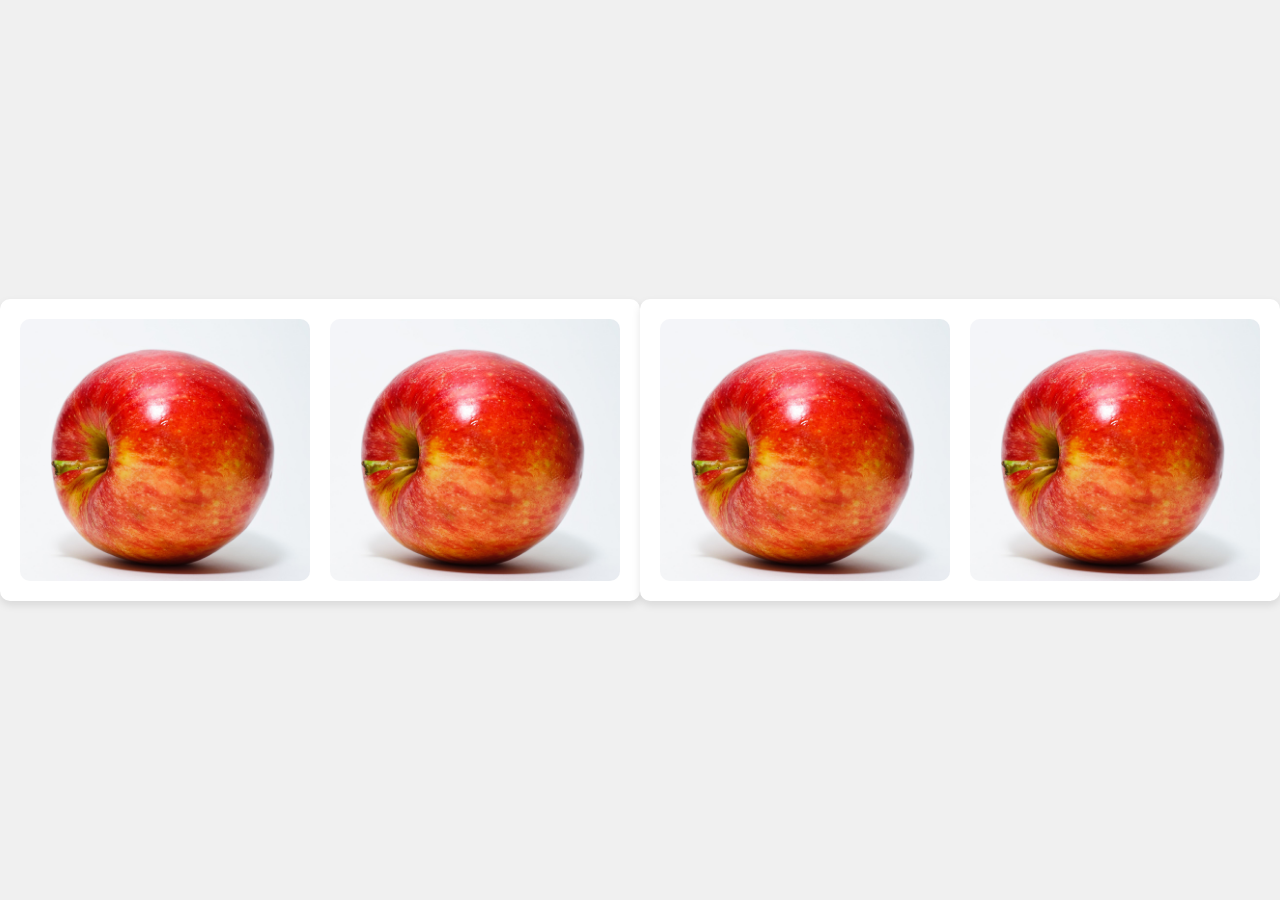
==== index.html @ 66e889bd "init" ====
<!DOCTYPE html>
<html lang="en">
<head>
    <meta charset="UTF-8">
    <meta name="viewport" content="width=device-width, initial-scale=1.0">
    <title>Image and Audio</title>
    <style>
        body {
            font-family: 'Arial', sans-serif;
            display: flex;
            justify-content: center;
            align-items: center;
            height: 100vh;
            margin: 0;
            background-color: #f0f0f0;
        }
        .container {
            display: grid;
            grid-template-columns: 1fr 1fr;
            gap: 20px;
            width: 80%;
            max-width: 800px;
            margin: 0 auto;
            padding: 20px;
            background-color: #fff;
            border-radius: 10px;
            box-shadow: 0 4px 8px rgba(0, 0, 0, 0.1);
        }
        .container img {
            width: 100%;
            height: auto;
            cursor: pointer;
            border-radius: 10px;
            transition: transform 0.3s ease, box-shadow 0.3s ease;
        }
        .container img:hover {
            transform: scale(1.05);
            box-shadow: 0 8px 16px rgba(0, 0, 0, 0.2);
        }
    </style>
</head>
<body>
    <div class="container">
        <img src="images/Red_Apple.jpg" alt="Red Apple" id="elmaLeftImage">
        <img src="images/Red_Apple.jpg" alt="Red Apple" id="elmaRightImage">
    </div>

    <div class="container">
        <img src="images/Red_Apple.jpg" alt="Red Apple" id="kirmiziLeftImage">
        <img src="images/Red_Apple.jpg" alt="Red Apple" id="kirmiziRightImage">
    </div>

    <audio id="elmaAudio" src="sounds/elma.mp3"></audio>
    <audio id="appleAudio" src="sounds/apple.mp3"></audio>
    <audio id="kirmiziAudio" src="sounds/kırmızı.mp3"></audio>
    <audio id="redAudio" src="sounds/red.mp3"></audio>

    <script>
        const elmaLeftImage = document.getElementById('elmaLeftImage');
        const elmaRightImage = document.getElementById('elmaRightImage');
        const elmaAudio = document.getElementById('elmaAudio');
        const appleAudio = document.getElementById('appleAudio');
        
        const kirmiziLeftImage = document.getElementById('kirmiziLeftImage');
        const kirmiziRightImage = document.getElementById('kirmiziRightImage');
        const kirmiziAudio = document.getElementById('kirmiziAudio');
        const redAudio = document.getElementById('redAudio');

        elmaLeftImage.addEventListener('click', () => {
            elmaAudio.play();
        });

        elmaRightImage.addEventListener('click', () => {
            appleAudio.play();
        });

        kirmiziLeftImage.addEventListener('click', () => {
            kirmiziAudio.play();
        });

        kirmiziRightImage.addEventListener('click', () => {
            redAudio.play();
        });
    </script>
</body>
</html>
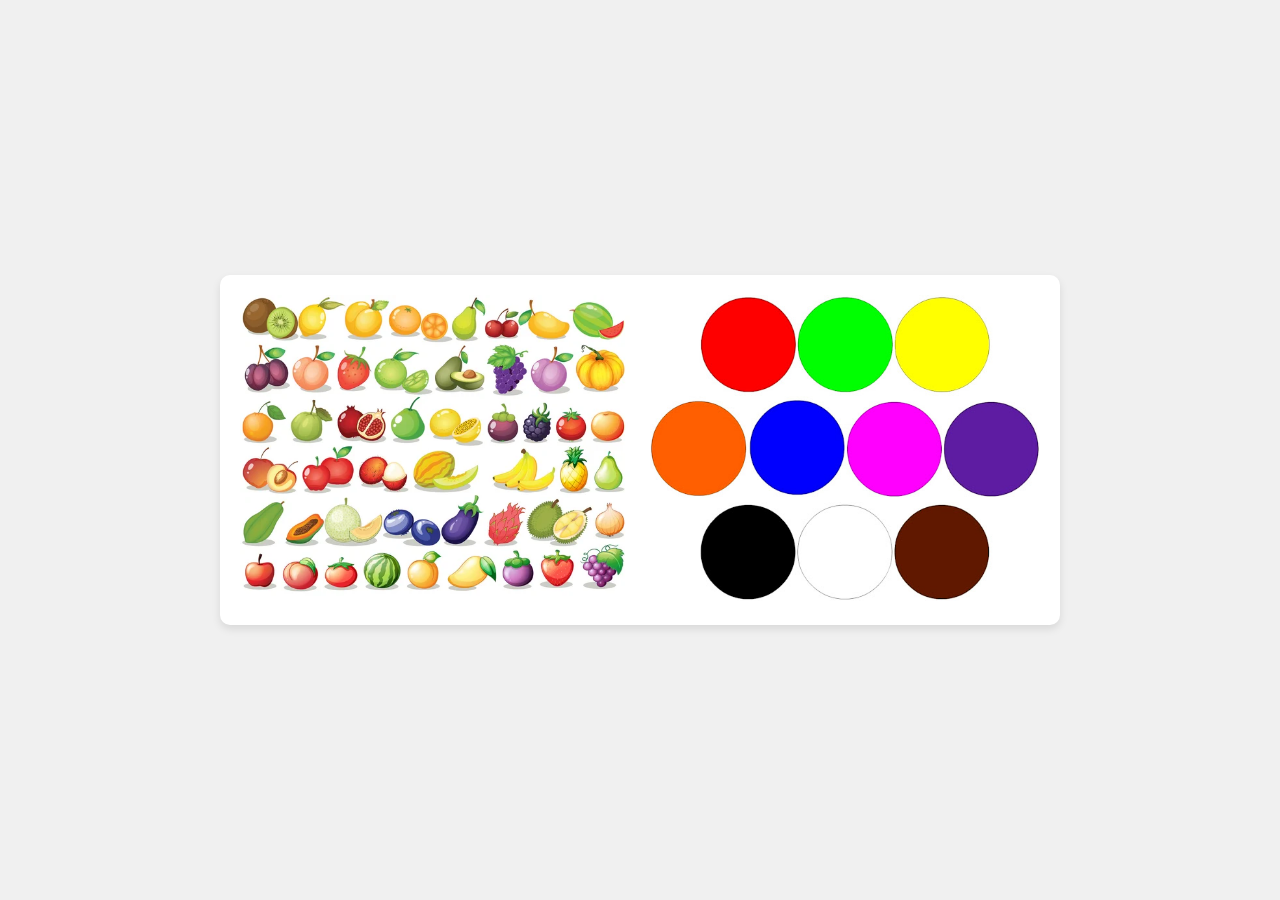
==== commit f6ec69a8: "update 3" ====
--- a/index.html
+++ b/index.html
@@ -4,83 +4,16 @@
     <meta charset="UTF-8">
     <meta name="viewport" content="width=device-width, initial-scale=1.0">
     <title>Image and Audio</title>
-    <style>
-        body {
-            font-family: 'Arial', sans-serif;
-            display: flex;
-            justify-content: center;
-            align-items: center;
-            height: 100vh;
-            margin: 0;
-            background-color: #f0f0f0;
-        }
-        .container {
-            display: grid;
-            grid-template-columns: 1fr 1fr;
-            gap: 20px;
-            width: 80%;
-            max-width: 800px;
-            margin: 0 auto;
-            padding: 20px;
-            background-color: #fff;
-            border-radius: 10px;
-            box-shadow: 0 4px 8px rgba(0, 0, 0, 0.1);
-        }
-        .container img {
-            width: 100%;
-            height: auto;
-            cursor: pointer;
-            border-radius: 10px;
-            transition: transform 0.3s ease, box-shadow 0.3s ease;
-        }
-        .container img:hover {
-            transform: scale(1.05);
-            box-shadow: 0 8px 16px rgba(0, 0, 0, 0.2);
-        }
-    </style>
+    <link href="custom.css" rel="stylesheet">
 </head>
 <body>
     <div class="container">
-        <img src="images/Red_Apple.jpg" alt="Red Apple" id="elmaLeftImage">
-        <img src="images/Red_Apple.jpg" alt="Red Apple" id="elmaRightImage">
+        <a href="meyveler.html">
+            <img src="images/meyveler.jpg" alt="Meyveler" id="meyveler">
+        </a>
+        <a href="renkler.html">
+            <img src="images/renkler.jpg" alt="Renkler" id="renkler">
+        </a>
     </div>
-
-    <div class="container">
-        <img src="images/Red_Apple.jpg" alt="Red Apple" id="kirmiziLeftImage">
-        <img src="images/Red_Apple.jpg" alt="Red Apple" id="kirmiziRightImage">
-    </div>
-
-    <audio id="elmaAudio" src="sounds/elma.mp3"></audio>
-    <audio id="appleAudio" src="sounds/apple.mp3"></audio>
-    <audio id="kirmiziAudio" src="sounds/kırmızı.mp3"></audio>
-    <audio id="redAudio" src="sounds/red.mp3"></audio>
-
-    <script>
-        const elmaLeftImage = document.getElementById('elmaLeftImage');
-        const elmaRightImage = document.getElementById('elmaRightImage');
-        const elmaAudio = document.getElementById('elmaAudio');
-        const appleAudio = document.getElementById('appleAudio');
-        
-        const kirmiziLeftImage = document.getElementById('kirmiziLeftImage');
-        const kirmiziRightImage = document.getElementById('kirmiziRightImage');
-        const kirmiziAudio = document.getElementById('kirmiziAudio');
-        const redAudio = document.getElementById('redAudio');
-
-        elmaLeftImage.addEventListener('click', () => {
-            elmaAudio.play();
-        });
-
-        elmaRightImage.addEventListener('click', () => {
-            appleAudio.play();
-        });
-
-        kirmiziLeftImage.addEventListener('click', () => {
-            kirmiziAudio.play();
-        });
-
-        kirmiziRightImage.addEventListener('click', () => {
-            redAudio.play();
-        });
-    </script>
 </body>
 </html>
--- a/custom.css
+++ b/custom.css
@@ -0,0 +1,64 @@
+body {
+    font-family: 'Arial', sans-serif;
+    display: flex;
+    justify-content: center;
+    align-items: center;
+    height: 100vh;
+    margin: 0;
+    background-color: #f0f0f0;
+}
+.container {
+    display: grid;
+    grid-template-columns: 1fr 1fr;
+    gap: 20px;
+    width: 80%;
+    max-width: 800px;
+    margin: 0 auto;
+    padding: 20px;
+    background-color: #fff;
+    border-radius: 10px;
+    box-shadow: 0 4px 8px rgba(0, 0, 0, 0.1);
+}
+.container img {
+    width: 100%;
+    height: auto;
+    cursor: pointer;
+    border-radius: 10px;
+    transition: transform 0.3s ease, box-shadow 0.3s ease;
+}
+.container img:hover {
+    transform: scale(1.05);
+    box-shadow: 0 8px 16px rgba(0, 0, 0, 0.2);
+}
+
+.cube {
+    width: 100px;
+    height: 100px;
+    cursor: pointer;
+    border-radius: 10px;
+    transition: transform 0.3s ease, box-shadow 0.3s ease;
+}
+.cube:hover {
+    transform: scale(1.05);
+    box-shadow: 0 8px 16px rgba(0, 0, 0, 0.2);
+}
+
+.bg-red {
+    background-color: red;
+}
+
+.bg-blue {
+    background-color: blue;
+}
+
+.bg-purple {
+    background-color: purple;
+}
+
+.bg-yellow {
+    background-color: yellow;
+}
+
+.bg-green {
+    background-color: green;
+}
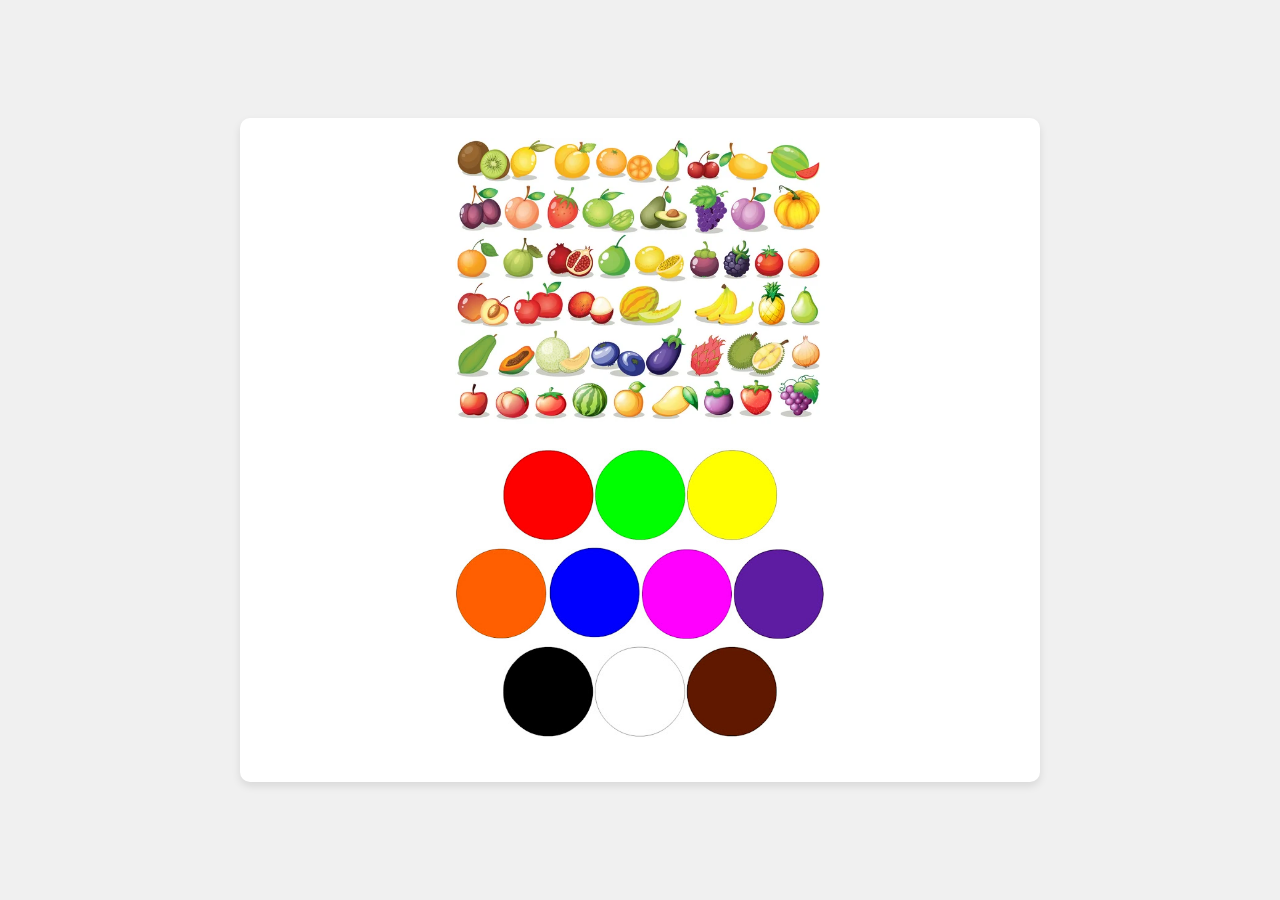
==== commit 79dad080: "update 4" ====
--- a/index.html
+++ b/index.html
@@ -4,16 +4,23 @@
     <meta charset="UTF-8">
     <meta name="viewport" content="width=device-width, initial-scale=1.0">
     <title>Image and Audio</title>
+    <link href="https://stackpath.bootstrapcdn.com/bootstrap/4.5.2/css/bootstrap.min.css" rel="stylesheet">
     <link href="custom.css" rel="stylesheet">
 </head>
 <body>
-    <div class="container">
-        <a href="meyveler.html">
-            <img src="images/meyveler.jpg" alt="Meyveler" id="meyveler">
-        </a>
-        <a href="renkler.html">
-            <img src="images/renkler.jpg" alt="Renkler" id="renkler">
-        </a>
+    <div class="container my-5">
+        <div class="row">
+            <div class="col-12 mb-4 limited-size">
+                <a href="meyveler.html">
+                    <img src="images/meyveler.jpg" alt="Meyveler" id="meyveler" class="img-fluid">
+                </a>
+            </div>
+            <div class="col-12 mb-4 limited-size">
+                <a href="renkler.html">
+                    <img src="images/renkler.jpg" alt="Renkler" id="renkler" class="img-fluid">
+                </a>
+            </div>
+        </div>
     </div>
 </body>
 </html>
--- a/custom.css
+++ b/custom.css
@@ -8,7 +8,6 @@
     background-color: #f0f0f0;
 }
 .container {
-    display: grid;
     grid-template-columns: 1fr 1fr;
     gap: 20px;
     width: 80%;
@@ -62,3 +61,8 @@
 .bg-green {
     background-color: green;
 }
+
+.limited-size {
+    max-width: 400px;
+    margin: 0 auto;
+}
